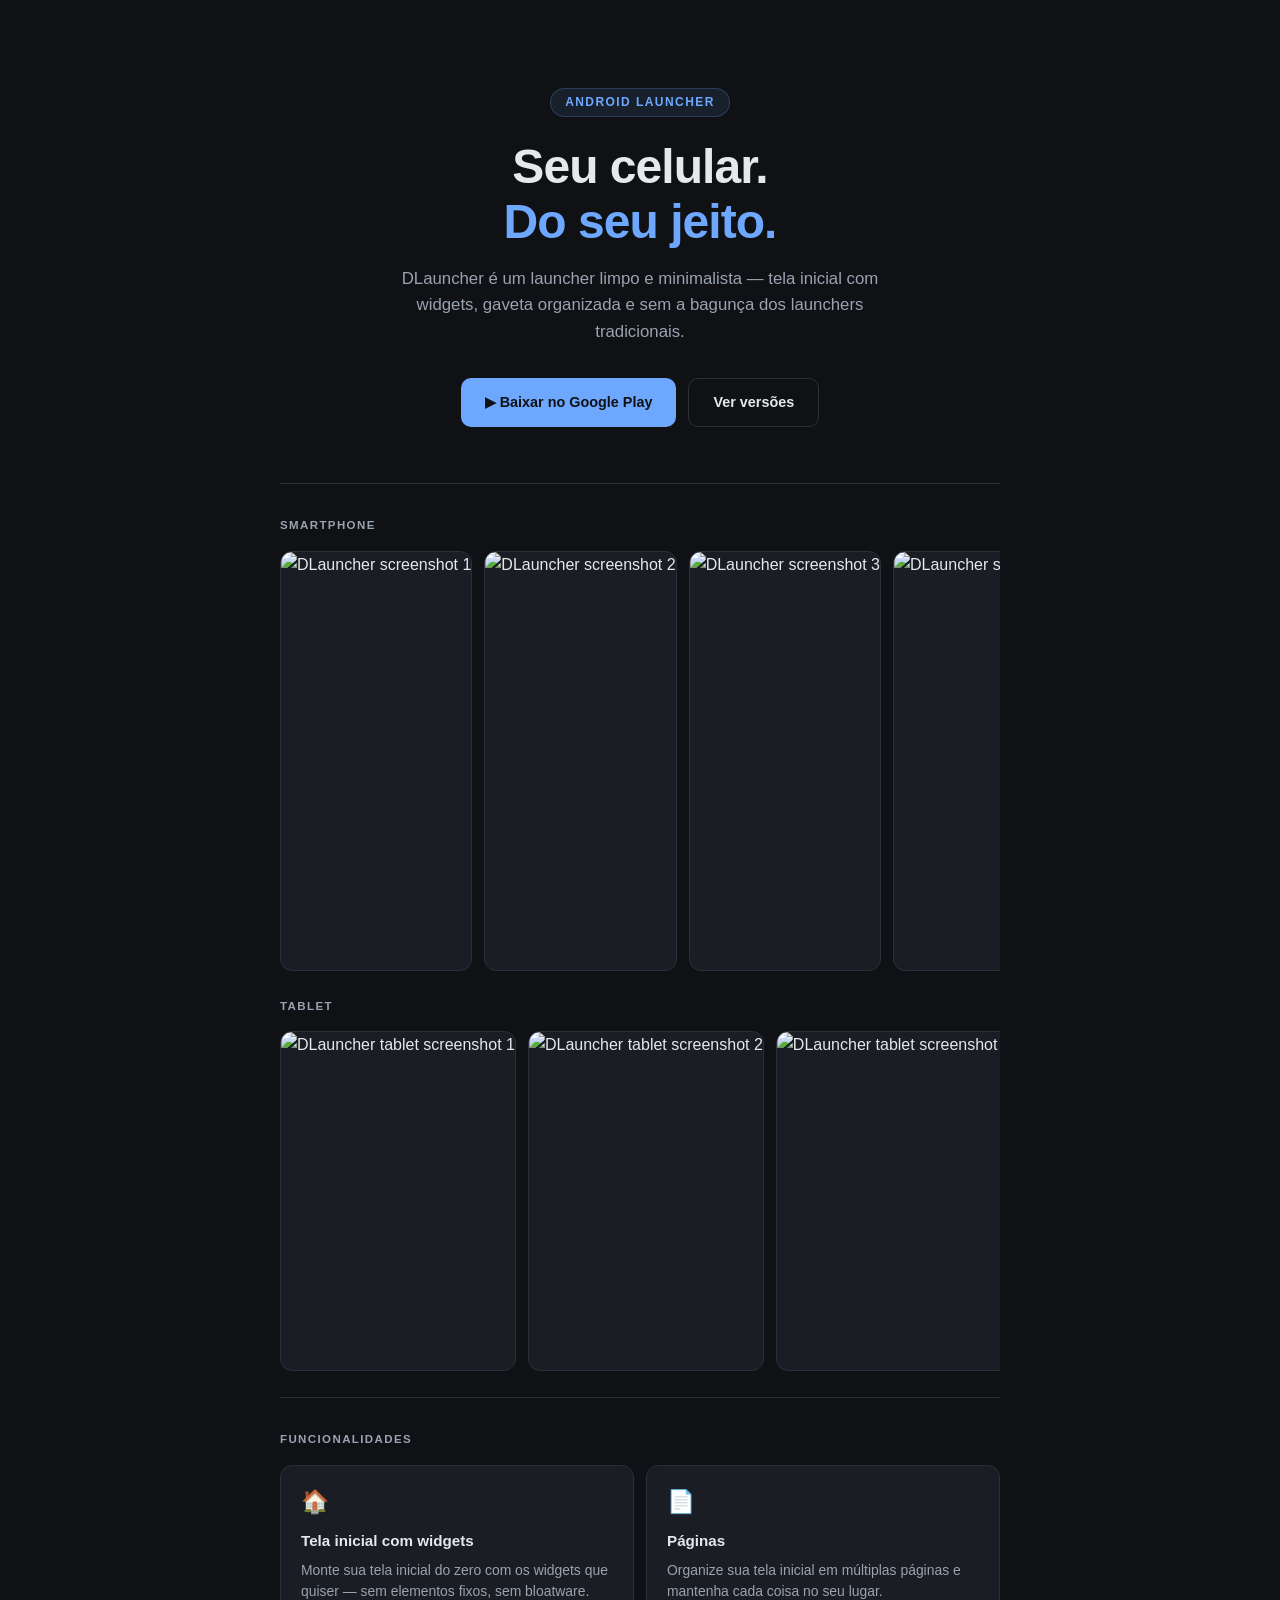
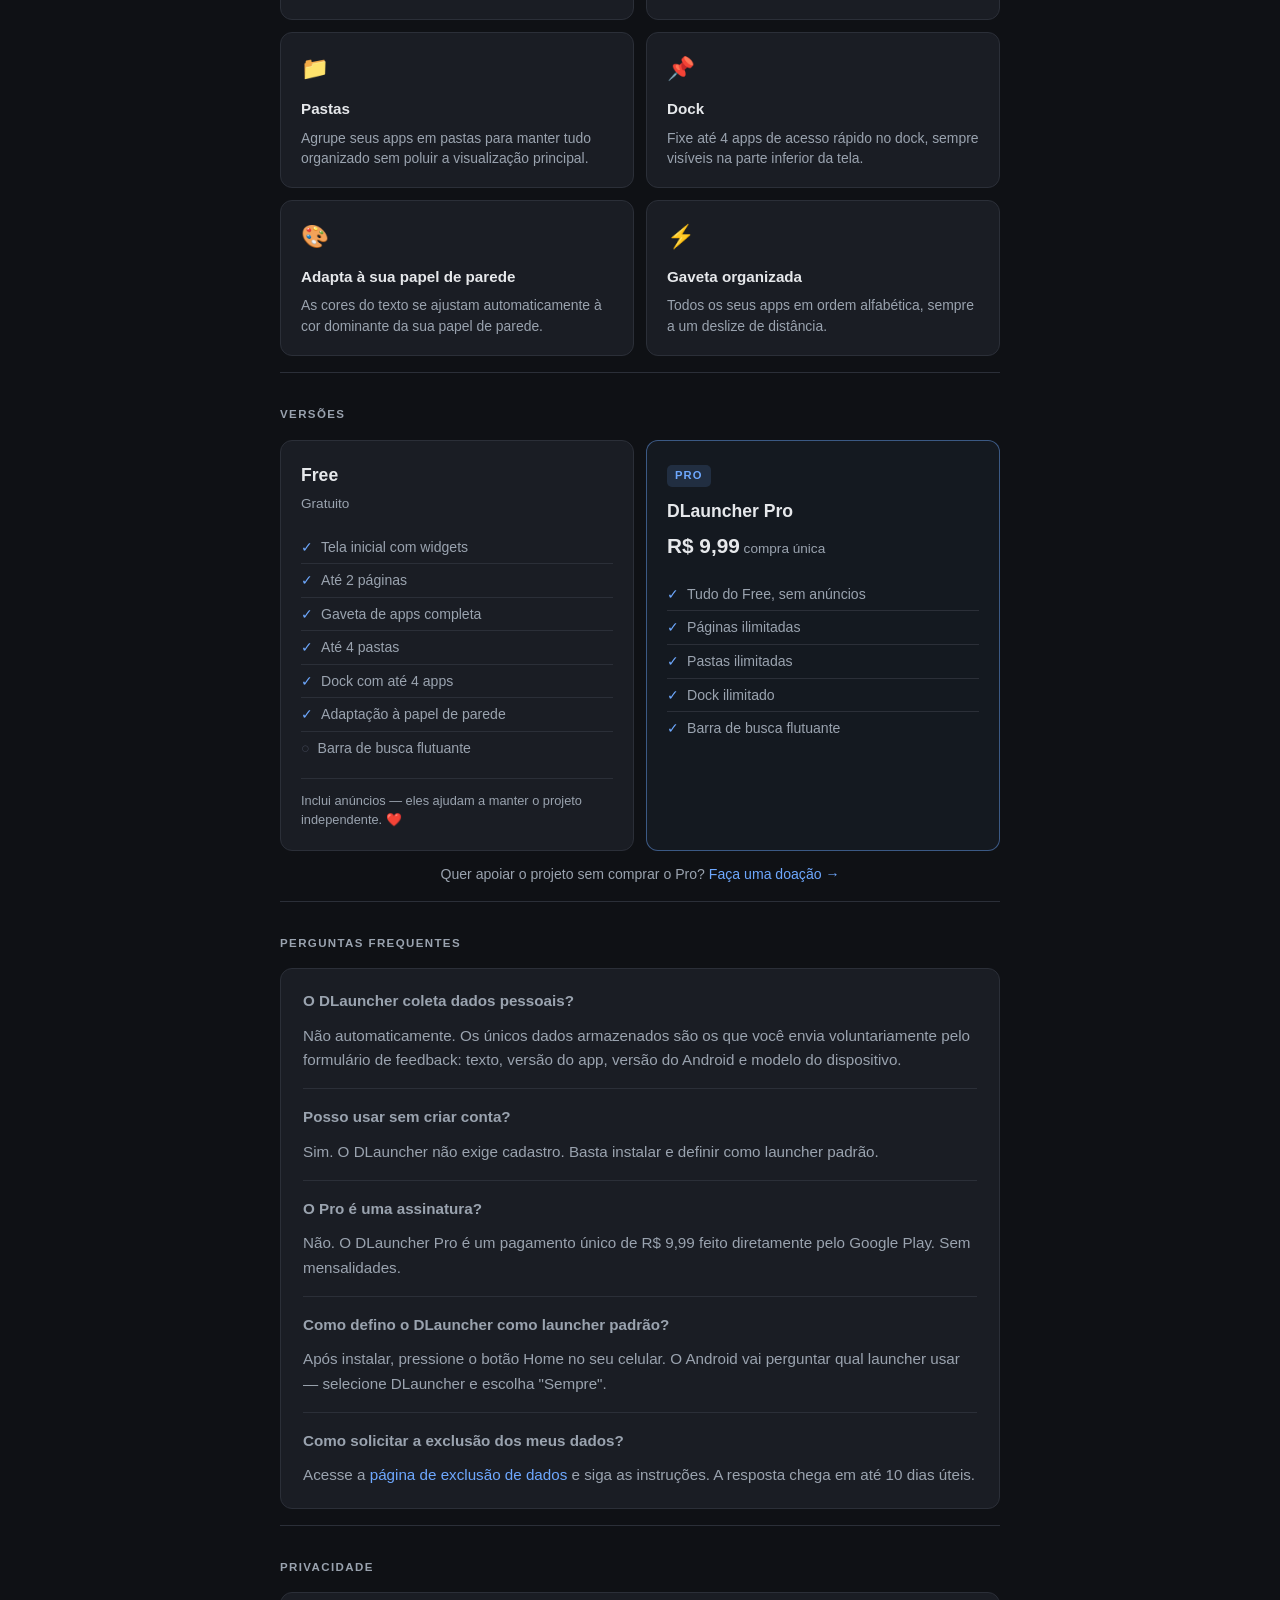
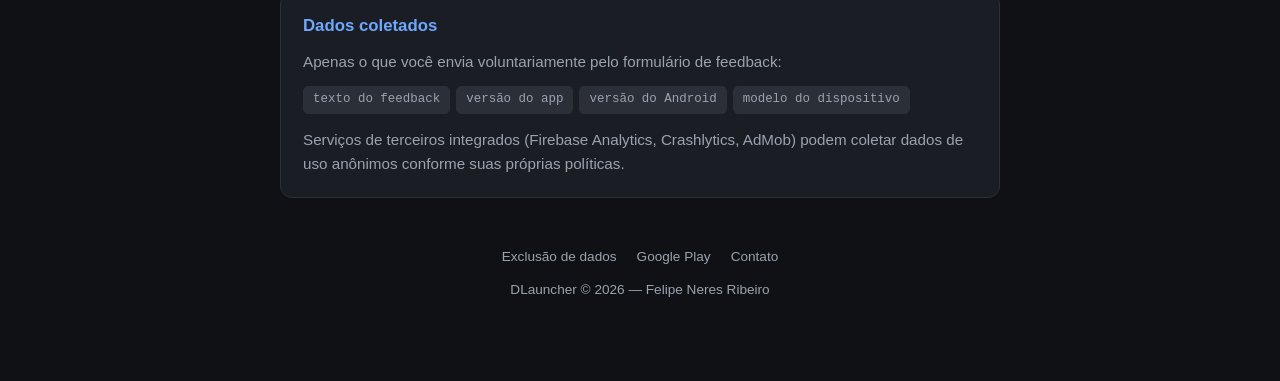
==== dlauncher/index.html @ 43b080d2 "Criar index.html" ====
<!DOCTYPE html>
<html lang="pt-BR">
<head>
<meta charset="UTF-8">
<meta name="viewport" content="width=device-width, initial-scale=1.0">
<title>DLauncher — Launcher Minimalista para Android</title>
<style>
  :root {
    --bg: #0f1115;
    --card: #1a1d24;
    --text: #e6e8eb;
    --muted: #9aa3af;
    --accent: #6ea8fe;
    --border: #2b2f38;
  }
  * { box-sizing: border-box; margin: 0; padding: 0; }
  body {
    font-family: -apple-system, BlinkMacSystemFont, "Segoe UI", Roboto, Helvetica, Arial, sans-serif;
    background: var(--bg);
    color: var(--text);
    line-height: 1.6;
  }
  .wrapper {
    max-width: 760px;
    margin: 0 auto;
    padding: 32px 20px 80px;
  }

  /* ── Hero ── */
  .hero {
    text-align: center;
    padding: 56px 0 48px;
  }
  .hero-eyebrow {
    display: inline-block;
    font-size: 0.75rem;
    font-weight: 600;
    letter-spacing: 0.12em;
    text-transform: uppercase;
    color: var(--accent);
    background: rgba(110, 168, 254, 0.10);
    border: 1px solid rgba(110, 168, 254, 0.22);
    border-radius: 999px;
    padding: 4px 14px;
    margin-bottom: 22px;
  }
  .hero h1 {
    font-size: clamp(2rem, 6vw, 3rem);
    font-weight: 700;
    letter-spacing: -0.02em;
    line-height: 1.15;
    margin-bottom: 16px;
  }
  .hero h1 span {
    color: var(--accent);
  }
  .hero p {
    color: var(--muted);
    font-size: 1.05rem;
    max-width: 480px;
    margin: 0 auto 32px;
  }
  .cta-row {
    display: flex;
    gap: 12px;
    justify-content: center;
    flex-wrap: wrap;
  }
  .btn-primary {
    display: inline-flex;
    align-items: center;
    gap: 8px;
    background: var(--accent);
    color: #0f1115;
    font-size: 0.9rem;
    font-weight: 700;
    font-family: inherit;
    padding: 12px 24px;
    border-radius: 10px;
    border: none;
    cursor: pointer;
    text-decoration: none;
    transition: opacity 0.15s;
  }
  .btn-primary:hover { opacity: 0.85; text-decoration: none; }
  .btn-secondary {
    display: inline-flex;
    align-items: center;
    gap: 8px;
    background: transparent;
    color: var(--text);
    font-size: 0.9rem;
    font-weight: 600;
    font-family: inherit;
    padding: 12px 24px;
    border-radius: 10px;
    border: 1px solid var(--border);
    cursor: pointer;
    text-decoration: none;
    transition: border-color 0.15s;
  }
  .btn-secondary:hover { border-color: var(--accent); text-decoration: none; }

  /* ── Divider ── */
  .divider {
    border: none;
    border-top: 1px solid var(--border);
    margin: 8px 0 32px;
  }

  /* ── Section title ── */
  .section-title {
    font-size: 0.72rem;
    font-weight: 600;
    letter-spacing: 0.12em;
    text-transform: uppercase;
    color: var(--muted);
    margin-bottom: 16px;
  }

  /* ── Cards ── */
  .card {
    background: var(--card);
    border: 1px solid var(--border);
    border-radius: 12px;
    padding: 20px 22px;
    margin-bottom: 16px;
  }
  .card h2 {
    font-size: 1.05rem;
    margin-bottom: 10px;
    color: var(--accent);
  }
  .card p {
    font-size: 0.95rem;
    color: var(--muted);
    margin-bottom: 10px;
  }
  .card p:last-child { margin-bottom: 0; }
  .card ul {
    font-size: 0.95rem;
    color: var(--muted);
    padding-left: 20px;
    margin: 8px 0 0;
  }
  .card ul li { margin-bottom: 6px; }
  .card ul li:last-child { margin-bottom: 0; }
  .card strong { color: var(--text); }

  /* ── Feature grid ── */
  .feature-grid {
    display: grid;
    grid-template-columns: 1fr 1fr;
    gap: 12px;
    margin-bottom: 16px;
  }
  @media (max-width: 480px) {
    .feature-grid { grid-template-columns: 1fr; }
  }
  .feature-card {
    background: var(--card);
    border: 1px solid var(--border);
    border-radius: 12px;
    padding: 18px 20px;
  }
  .feature-icon {
    font-size: 1.4rem;
    margin-bottom: 10px;
  }
  .feature-card h3 {
    font-size: 0.95rem;
    font-weight: 600;
    margin-bottom: 6px;
    color: var(--text);
  }
  .feature-card p {
    font-size: 0.87rem;
    color: var(--muted);
    line-height: 1.5;
  }

  /* ── Tier carousel ── */
  .tier-carousel-wrapper {
    margin-bottom: 12px;
    overflow: hidden;
  }
  .tier-carousel {
    display: grid;
    grid-template-columns: 1fr 1fr;
    gap: 12px;
  }
  @media (max-width: 560px) {
    .tier-carousel-wrapper {
      overflow-x: auto;
      -webkit-overflow-scrolling: touch;
      scroll-snap-type: x mandatory;
      padding-bottom: 8px;
    }
    .tier-carousel {
      display: flex;
      gap: 12px;
      width: max-content;
    }
    .tier-carousel .plan-card {
      width: 72vw;
      max-width: 300px;
      flex-shrink: 0;
      scroll-snap-align: start;
    }
  }
  .plan-card {
    background: var(--card);
    border: 1px solid var(--border);
    border-radius: 12px;
    padding: 20px;
  }
  .plan-card.featured {
    border-color: rgba(110, 168, 254, 0.45);
    background: rgba(110, 168, 254, 0.05);
  }
  .plan-badge {
    display: inline-block;
    font-size: 0.7rem;
    font-weight: 700;
    letter-spacing: 0.1em;
    text-transform: uppercase;
    background: rgba(110, 168, 254, 0.15);
    color: var(--accent);
    border-radius: 5px;
    padding: 2px 8px;
    margin-bottom: 10px;
  }
  .plan-card h3 {
    font-size: 1.1rem;
    font-weight: 700;
    margin-bottom: 4px;
  }
  .plan-price {
    font-size: 0.85rem;
    color: var(--muted);
    margin-bottom: 16px;
  }
  .plan-price strong {
    font-size: 1.3rem;
    color: var(--text);
    font-weight: 700;
  }
  .plan-features {
    list-style: none;
    padding: 0;
    margin: 0;
    font-size: 0.88rem;
  }
  .plan-features li {
    display: flex;
    align-items: flex-start;
    gap: 8px;
    padding: 5px 0;
    color: var(--muted);
    border-bottom: 1px solid var(--border);
  }
  .plan-features li:last-child { border-bottom: none; }
  .plan-features li .check { color: var(--accent); flex-shrink: 0; }
  .plan-features li .lock { color: #3d4250; flex-shrink: 0; }
  .ads-note {
    font-size: 0.8rem;
    color: var(--muted);
    margin-top: 14px;
    padding-top: 12px;
    border-top: 1px solid var(--border);
    line-height: 1.5;
  }
  .donation-note {
    font-size: 0.88rem;
    color: var(--muted);
    text-align: center;
    margin-bottom: 16px;
  }

  /* ── FAQ ── */
  .faq-item {
    border-bottom: 1px solid var(--border);
    padding: 16px 0;
  }
  .faq-item:first-child { padding-top: 0; }
  .faq-item:last-child { border-bottom: none; padding-bottom: 0; }
  .faq-q {
    font-size: 0.95rem;
    font-weight: 600;
    color: var(--text);
    margin-bottom: 6px;
  }
  .faq-a {
    font-size: 0.9rem;
    color: var(--muted);
    line-height: 1.6;
  }

  /* ── Tag row ── */
  .tag-row {
    display: flex;
    flex-wrap: wrap;
    gap: 6px;
    margin-top: 12px;
  }
  .tag {
    font-size: 0.78rem;
    background: #2b2f38;
    border: 1px solid var(--border);
    border-radius: 5px;
    padding: 3px 9px;
    color: var(--muted);
    font-family: ui-monospace, "Cascadia Code", "Source Code Pro", monospace;
  }

  /* ── Screenshots ── */
  .screenshot-scroll {
    display: flex;
    gap: 12px;
    overflow-x: auto;
    -webkit-overflow-scrolling: touch;
    scroll-snap-type: x mandatory;
    padding-bottom: 10px;
    margin-bottom: 16px;
  }
  .screenshot-scroll::-webkit-scrollbar { height: 4px; }
  .screenshot-scroll::-webkit-scrollbar-track { background: var(--border); border-radius: 2px; }
  .screenshot-scroll::-webkit-scrollbar-thumb { background: #3d4250; border-radius: 2px; }
  .screenshot-scroll img {
    border-radius: 12px;
    border: 1px solid var(--border);
    flex-shrink: 0;
    scroll-snap-align: start;
    display: block;
    background: var(--card);
  }
  .screenshot-scroll.smartphone img {
    height: 420px;
    width: auto; /* 1200:2670 ≈ 0.449 → ~189px */
  }
  .screenshot-scroll.tablet img {
    height: 340px;
    width: auto; /* 1200:2000 = 0.6 → ~204px */
  }
  @media (max-width: 560px) {
    .screenshot-scroll.smartphone img { height: 340px; }
    .screenshot-scroll.tablet img { height: 260px; }
  }

  a { color: var(--accent); text-decoration: none; }
  a:hover { text-decoration: underline; }

  footer {
    text-align: center;
    margin-top: 48px;
    color: var(--muted);
    font-size: 0.85rem;
  }
  footer a { color: var(--muted); }
  footer a:hover { color: var(--accent); text-decoration: none; }
  .footer-links {
    display: flex;
    gap: 20px;
    justify-content: center;
    flex-wrap: wrap;
    margin-bottom: 12px;
  }
</style>
</head>
<body>
<div class="wrapper">

  <!-- Hero -->
  <section class="hero">
    <span class="hero-eyebrow">Android Launcher</span>
    <h1>Seu celular.<br><span>Do seu jeito.</span></h1>
    <p>DLauncher é um launcher limpo e minimalista — tela inicial com widgets, gaveta organizada e sem a bagunça dos launchers tradicionais.</p>
    <div class="cta-row">
      <a href="https://play.google.com/store/apps/details?id=br.com.felipeneresdev.dlauncher" class="btn-primary" target="_blank">
        ▶ Baixar no Google Play
      </a>
      <a href="#planos" class="btn-secondary">
        Ver versões
      </a>
    </div>
  </section>

  <hr class="divider">

  <!-- Screenshots — Smartphone -->
  <p class="section-title">Smartphone</p>
  <div class="screenshot-scroll smartphone">
    <img src="https://neresfelip2.github.io/dlauncher/screenshots/smartphone_1.png" alt="DLauncher screenshot 1" loading="lazy">
    <img src="https://neresfelip2.github.io/dlauncher/screenshots/smartphone_2.png" alt="DLauncher screenshot 2" loading="lazy">
    <img src="https://neresfelip2.github.io/dlauncher/screenshots/smartphone_3.png" alt="DLauncher screenshot 3" loading="lazy">
    <img src="https://neresfelip2.github.io/dlauncher/screenshots/smartphone_4.png" alt="DLauncher screenshot 4" loading="lazy">
    <img src="https://neresfelip2.github.io/dlauncher/screenshots/smartphone_5.png" alt="DLauncher screenshot 5" loading="lazy">
  </div>

  <!-- Screenshots — Tablet -->
  <p class="section-title">Tablet</p>
  <div class="screenshot-scroll tablet">
    <img src="https://neresfelip2.github.io/dlauncher/screenshots/tablet_1.png" alt="DLauncher tablet screenshot 1" loading="lazy">
    <img src="https://neresfelip2.github.io/dlauncher/screenshots/tablet_2.png" alt="DLauncher tablet screenshot 2" loading="lazy">
    <img src="https://neresfelip2.github.io/dlauncher/screenshots/tablet_3.png" alt="DLauncher tablet screenshot 3" loading="lazy">
    <img src="https://neresfelip2.github.io/dlauncher/screenshots/tablet_4.png" alt="DLauncher tablet screenshot 4" loading="lazy">
    <img src="https://neresfelip2.github.io/dlauncher/screenshots/tablet_5.png" alt="DLauncher tablet screenshot 5" loading="lazy">
  </div>

  <hr class="divider">

  <!-- Funcionalidades -->
  <p class="section-title">Funcionalidades</p>
  <div class="feature-grid">
    <div class="feature-card">
      <div class="feature-icon">🏠</div>
      <h3>Tela inicial com widgets</h3>
      <p>Monte sua tela inicial do zero com os widgets que quiser — sem elementos fixos, sem bloatware.</p>
    </div>
    <div class="feature-card">
      <div class="feature-icon">📄</div>
      <h3>Páginas</h3>
      <p>Organize sua tela inicial em múltiplas páginas e mantenha cada coisa no seu lugar.</p>
    </div>
    <div class="feature-card">
      <div class="feature-icon">📁</div>
      <h3>Pastas</h3>
      <p>Agrupe seus apps em pastas para manter tudo organizado sem poluir a visualização principal.</p>
    </div>
    <div class="feature-card">
      <div class="feature-icon">📌</div>
      <h3>Dock</h3>
      <p>Fixe até 4 apps de acesso rápido no dock, sempre visíveis na parte inferior da tela.</p>
    </div>
    <div class="feature-card">
      <div class="feature-icon">🎨</div>
      <h3>Adapta à sua papel de parede</h3>
      <p>As cores do texto se ajustam automaticamente à cor dominante da sua papel de parede.</p>
    </div>
    <div class="feature-card">
      <div class="feature-icon">⚡</div>
      <h3>Gaveta organizada</h3>
      <p>Todos os seus apps em ordem alfabética, sempre a um deslize de distância.</p>
    </div>
  </div>

  <hr class="divider">

  <!-- Planos -->
  <p class="section-title" id="planos">Versões</p>
  <div class="tier-carousel-wrapper">
    <div class="tier-carousel">

      <div class="plan-card">
        <h3>Free</h3>
        <p class="plan-price">Gratuito</p>
        <ul class="plan-features">
          <li><span class="check">✓</span> Tela inicial com widgets</li>
          <li><span class="check">✓</span> Até 2 páginas</li>
          <li><span class="check">✓</span> Gaveta de apps completa</li>
          <li><span class="check">✓</span> Até 4 pastas</li>
          <li><span class="check">✓</span> Dock com até 4 apps</li>
          <li><span class="check">✓</span> Adaptação à papel de parede</li>
          <li><span class="lock">○</span> Barra de busca flutuante</li>
        </ul>
        <p class="ads-note">Inclui anúncios — eles ajudam a manter o projeto independente. ❤️</p>
      </div>

      <div class="plan-card featured">
        <span class="plan-badge">Pro</span>
        <h3>DLauncher Pro</h3>
        <p class="plan-price"><strong>R$ 9,99</strong> compra única</p>
        <ul class="plan-features">
          <li><span class="check">✓</span> Tudo do Free, sem anúncios</li>
          <li><span class="check">✓</span> Páginas ilimitadas</li>
          <li><span class="check">✓</span> Pastas ilimitadas</li>
          <li><span class="check">✓</span> Dock ilimitado</li>
          <li><span class="check">✓</span> Barra de busca flutuante</li>
        </ul>
      </div>

    </div>
  </div>

  <p class="donation-note">Quer apoiar o projeto sem comprar o Pro? <a href="https://link.mercadopago.com.br/dlauncher" target="_blank">Faça uma doação →</a></p>


  <hr class="divider">

  <!-- FAQ -->
  <p class="section-title">Perguntas frequentes</p>
  <div class="card">
    <div class="faq-item">
      <p class="faq-q">O DLauncher coleta dados pessoais?</p>
      <p class="faq-a">Não automaticamente. Os únicos dados armazenados são os que você envia voluntariamente pelo formulário de feedback: texto, versão do app, versão do Android e modelo do dispositivo.</p>
    </div>
    <div class="faq-item">
      <p class="faq-q">Posso usar sem criar conta?</p>
      <p class="faq-a">Sim. O DLauncher não exige cadastro. Basta instalar e definir como launcher padrão.</p>
    </div>
    <div class="faq-item">
      <p class="faq-q">O Pro é uma assinatura?</p>
      <p class="faq-a">Não. O DLauncher Pro é um pagamento único de R$ 9,99 feito diretamente pelo Google Play. Sem mensalidades.</p>
    </div>
    <div class="faq-item">
      <p class="faq-q">Como defino o DLauncher como launcher padrão?</p>
      <p class="faq-a">Após instalar, pressione o botão Home no seu celular. O Android vai perguntar qual launcher usar — selecione DLauncher e escolha "Sempre".</p>
    </div>
    <div class="faq-item">
      <p class="faq-q">Como solicitar a exclusão dos meus dados?</p>
      <p class="faq-a">Acesse a <a href="exclusao-de-dados.html">página de exclusão de dados</a> e siga as instruções. A resposta chega em até 10 dias úteis.</p>
    </div>
  </div>

  <hr class="divider">

  <!-- Privacidade resumida -->
  <p class="section-title">Privacidade</p>
  <div class="card">
    <h2>Dados coletados</h2>
    <p>Apenas o que você envia voluntariamente pelo formulário de feedback:</p>
    <div class="tag-row">
      <span class="tag">texto do feedback</span>
      <span class="tag">versão do app</span>
      <span class="tag">versão do Android</span>
      <span class="tag">modelo do dispositivo</span>
    </div>
    <p style="margin-top: 14px;">Serviços de terceiros integrados (Firebase Analytics, Crashlytics, AdMob) podem coletar dados de uso anônimos conforme suas próprias políticas.</p>
  </div>

  <footer>
    <div class="footer-links">
      <a href="exclusao-de-dados.html">Exclusão de dados</a>
      <a href="https://play.google.com/store/apps/details?id=br.com.felipeneresdev.dlauncher" target="_blank">Google Play</a>
      <a href="mailto:neresfelip@gmail.com">Contato</a>
    </div>
    DLauncher © 2026 — Felipe Neres Ribeiro
  </footer>

</div>
</body>
</html>
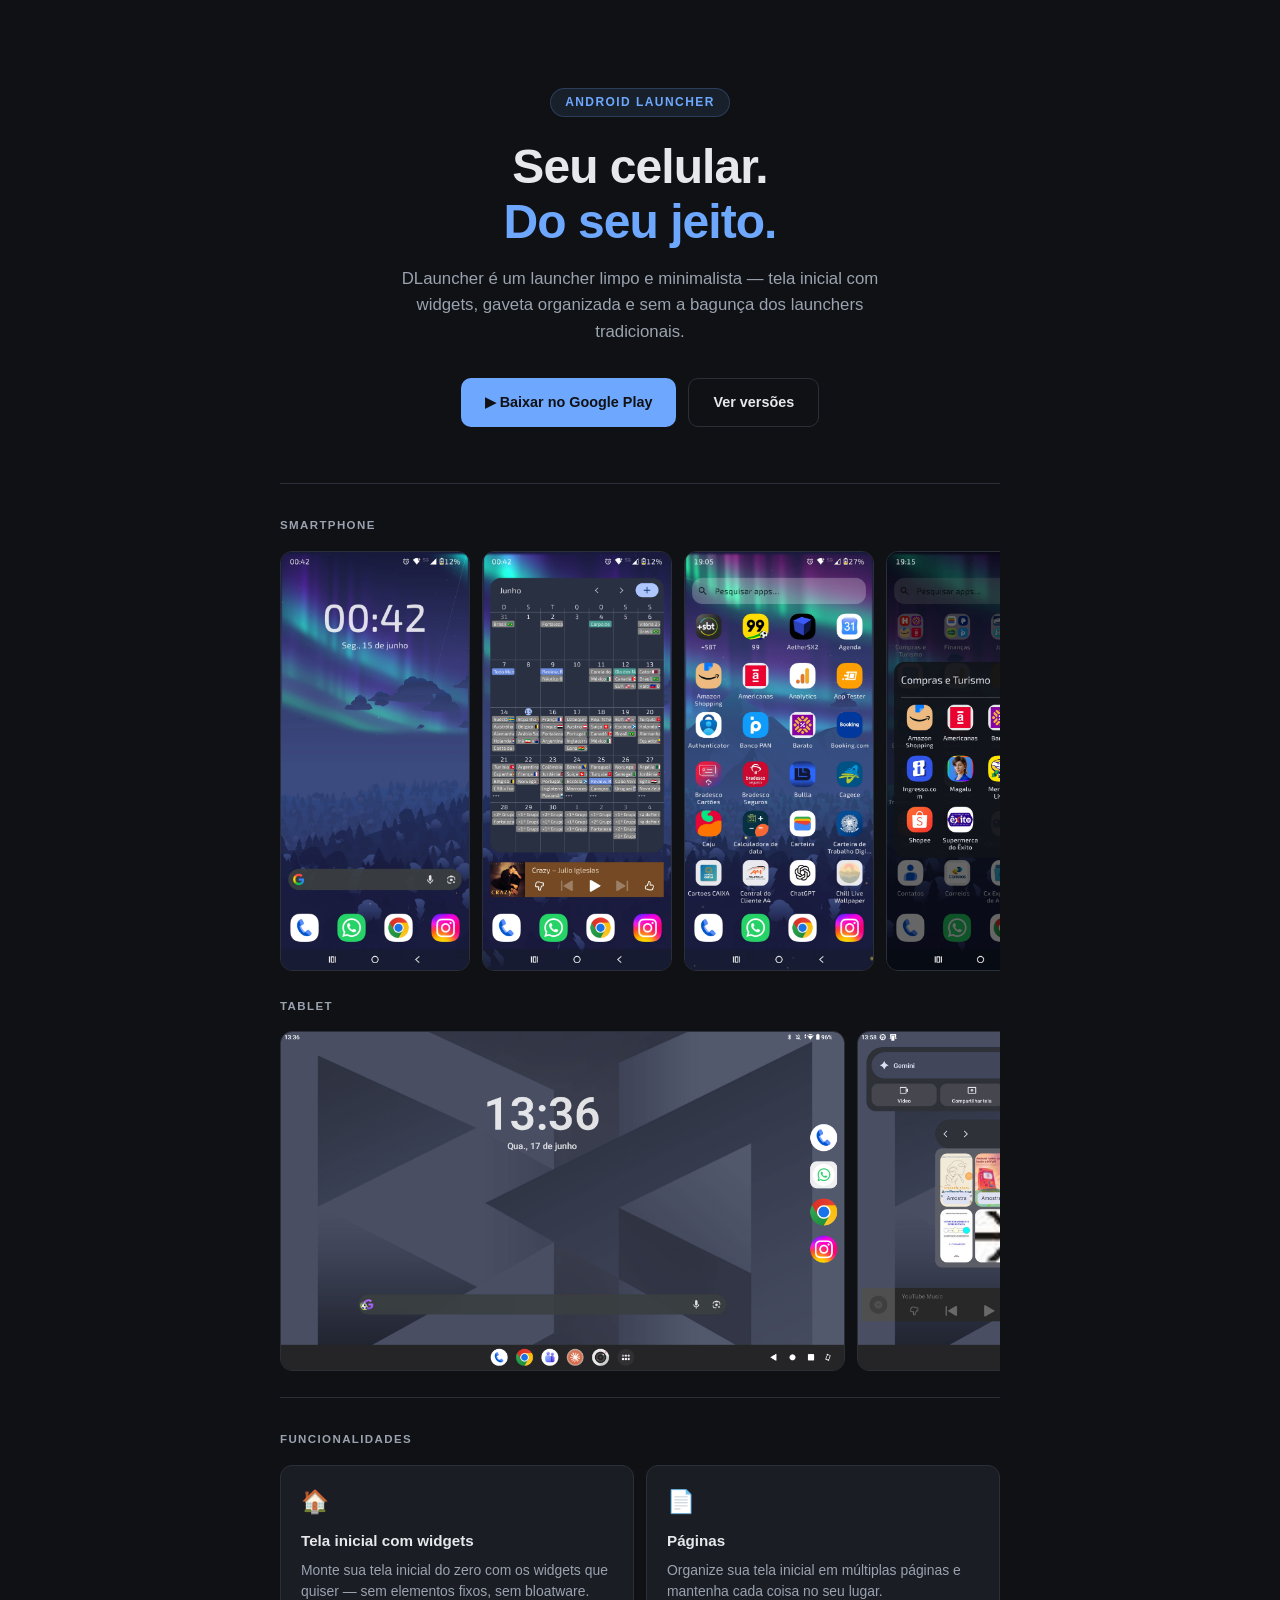
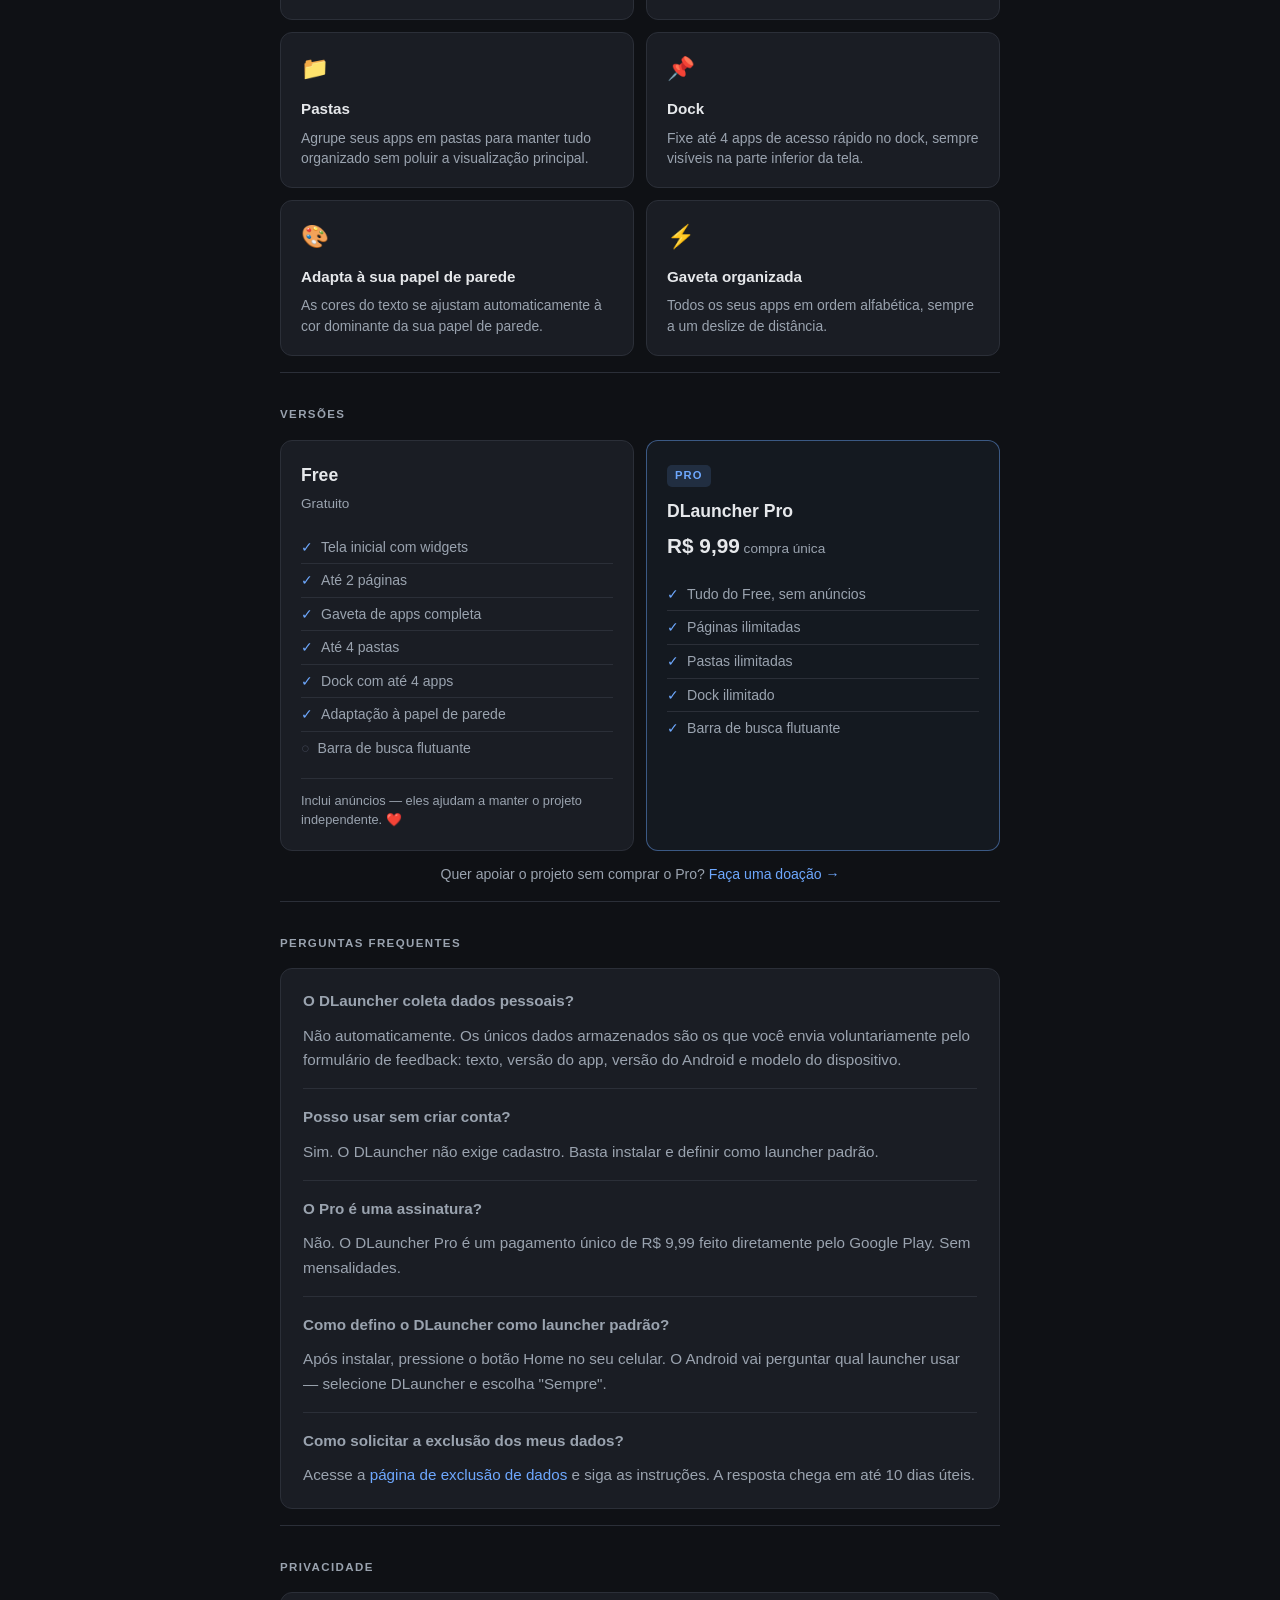
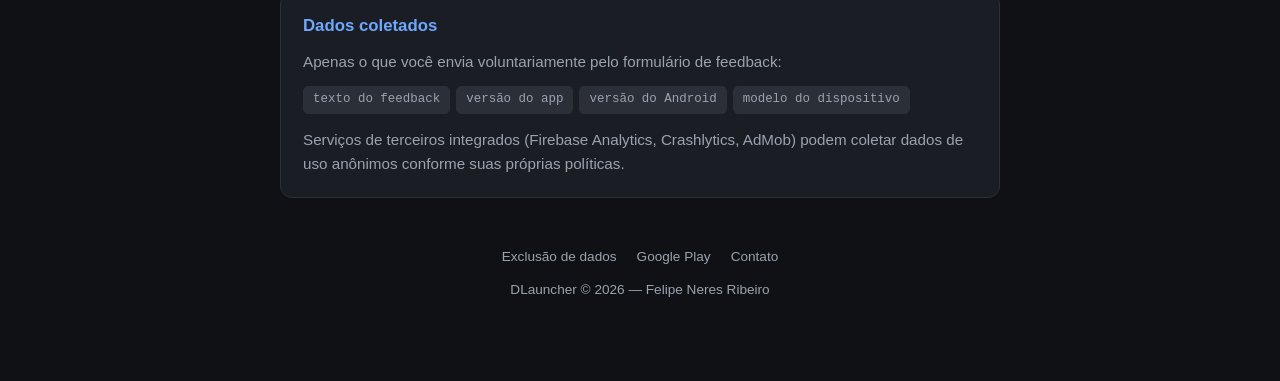
==== commit 4e6e50f9: "Update screenshot image formats from PNG to JPG for improved loading performance" ====
--- a/dlauncher/index.html
+++ b/dlauncher/index.html
@@ -390,21 +390,21 @@
   <!-- Screenshots — Smartphone -->
   <p class="section-title">Smartphone</p>
   <div class="screenshot-scroll smartphone">
-    <img src="https://neresfelip2.github.io/dlauncher/screenshots/smartphone_1.png" alt="DLauncher screenshot 1" loading="lazy">
-    <img src="https://neresfelip2.github.io/dlauncher/screenshots/smartphone_2.png" alt="DLauncher screenshot 2" loading="lazy">
-    <img src="https://neresfelip2.github.io/dlauncher/screenshots/smartphone_3.png" alt="DLauncher screenshot 3" loading="lazy">
-    <img src="https://neresfelip2.github.io/dlauncher/screenshots/smartphone_4.png" alt="DLauncher screenshot 4" loading="lazy">
-    <img src="https://neresfelip2.github.io/dlauncher/screenshots/smartphone_5.png" alt="DLauncher screenshot 5" loading="lazy">
+    <img src="https://neresfelip2.github.io/dlauncher/screenshots/smartphone_1.jpg" alt="DLauncher screenshot 1" loading="lazy">
+    <img src="https://neresfelip2.github.io/dlauncher/screenshots/smartphone_2.jpg" alt="DLauncher screenshot 2" loading="lazy">
+    <img src="https://neresfelip2.github.io/dlauncher/screenshots/smartphone_3.jpg" alt="DLauncher screenshot 3" loading="lazy">
+    <img src="https://neresfelip2.github.io/dlauncher/screenshots/smartphone_4.jpg" alt="DLauncher screenshot 4" loading="lazy">
+    <img src="https://neresfelip2.github.io/dlauncher/screenshots/smartphone_5.jpg" alt="DLauncher screenshot 5" loading="lazy">
   </div>
 
   <!-- Screenshots — Tablet -->
   <p class="section-title">Tablet</p>
   <div class="screenshot-scroll tablet">
-    <img src="https://neresfelip2.github.io/dlauncher/screenshots/tablet_1.png" alt="DLauncher tablet screenshot 1" loading="lazy">
-    <img src="https://neresfelip2.github.io/dlauncher/screenshots/tablet_2.png" alt="DLauncher tablet screenshot 2" loading="lazy">
-    <img src="https://neresfelip2.github.io/dlauncher/screenshots/tablet_3.png" alt="DLauncher tablet screenshot 3" loading="lazy">
-    <img src="https://neresfelip2.github.io/dlauncher/screenshots/tablet_4.png" alt="DLauncher tablet screenshot 4" loading="lazy">
-    <img src="https://neresfelip2.github.io/dlauncher/screenshots/tablet_5.png" alt="DLauncher tablet screenshot 5" loading="lazy">
+    <img src="https://neresfelip2.github.io/dlauncher/screenshots/tablet_1.jpg" alt="DLauncher tablet screenshot 1" loading="lazy">
+    <img src="https://neresfelip2.github.io/dlauncher/screenshots/tablet_2.jpg" alt="DLauncher tablet screenshot 2" loading="lazy">
+    <img src="https://neresfelip2.github.io/dlauncher/screenshots/tablet_3.jpg" alt="DLauncher tablet screenshot 3" loading="lazy">
+    <img src="https://neresfelip2.github.io/dlauncher/screenshots/tablet_4.jpg" alt="DLauncher tablet screenshot 4" loading="lazy">
+    <img src="https://neresfelip2.github.io/dlauncher/screenshots/tablet_5.jpg" alt="DLauncher tablet screenshot 5" loading="lazy">
   </div>
 
   <hr class="divider">
@@ -508,7 +508,7 @@
     </div>
     <div class="faq-item">
       <p class="faq-q">Como solicitar a exclusão dos meus dados?</p>
-      <p class="faq-a">Acesse a <a href="exclusao-de-dados.html">página de exclusão de dados</a> e siga as instruções. A resposta chega em até 10 dias úteis.</p>
+      <p class="faq-a">Acesse a <a href="privacy-policy/data-deletion.html">página de exclusão de dados</a> e siga as instruções. A resposta chega em até 10 dias úteis.</p>
     </div>
   </div>
 
@@ -530,7 +530,7 @@
 
   <footer>
     <div class="footer-links">
-      <a href="exclusao-de-dados.html">Exclusão de dados</a>
+      <a href="privacy-policy/data-deletion.html">Exclusão de dados</a>
       <a href="https://play.google.com/store/apps/details?id=br.com.felipeneresdev.dlauncher" target="_blank">Google Play</a>
       <a href="mailto:neresfelip@gmail.com">Contato</a>
     </div>
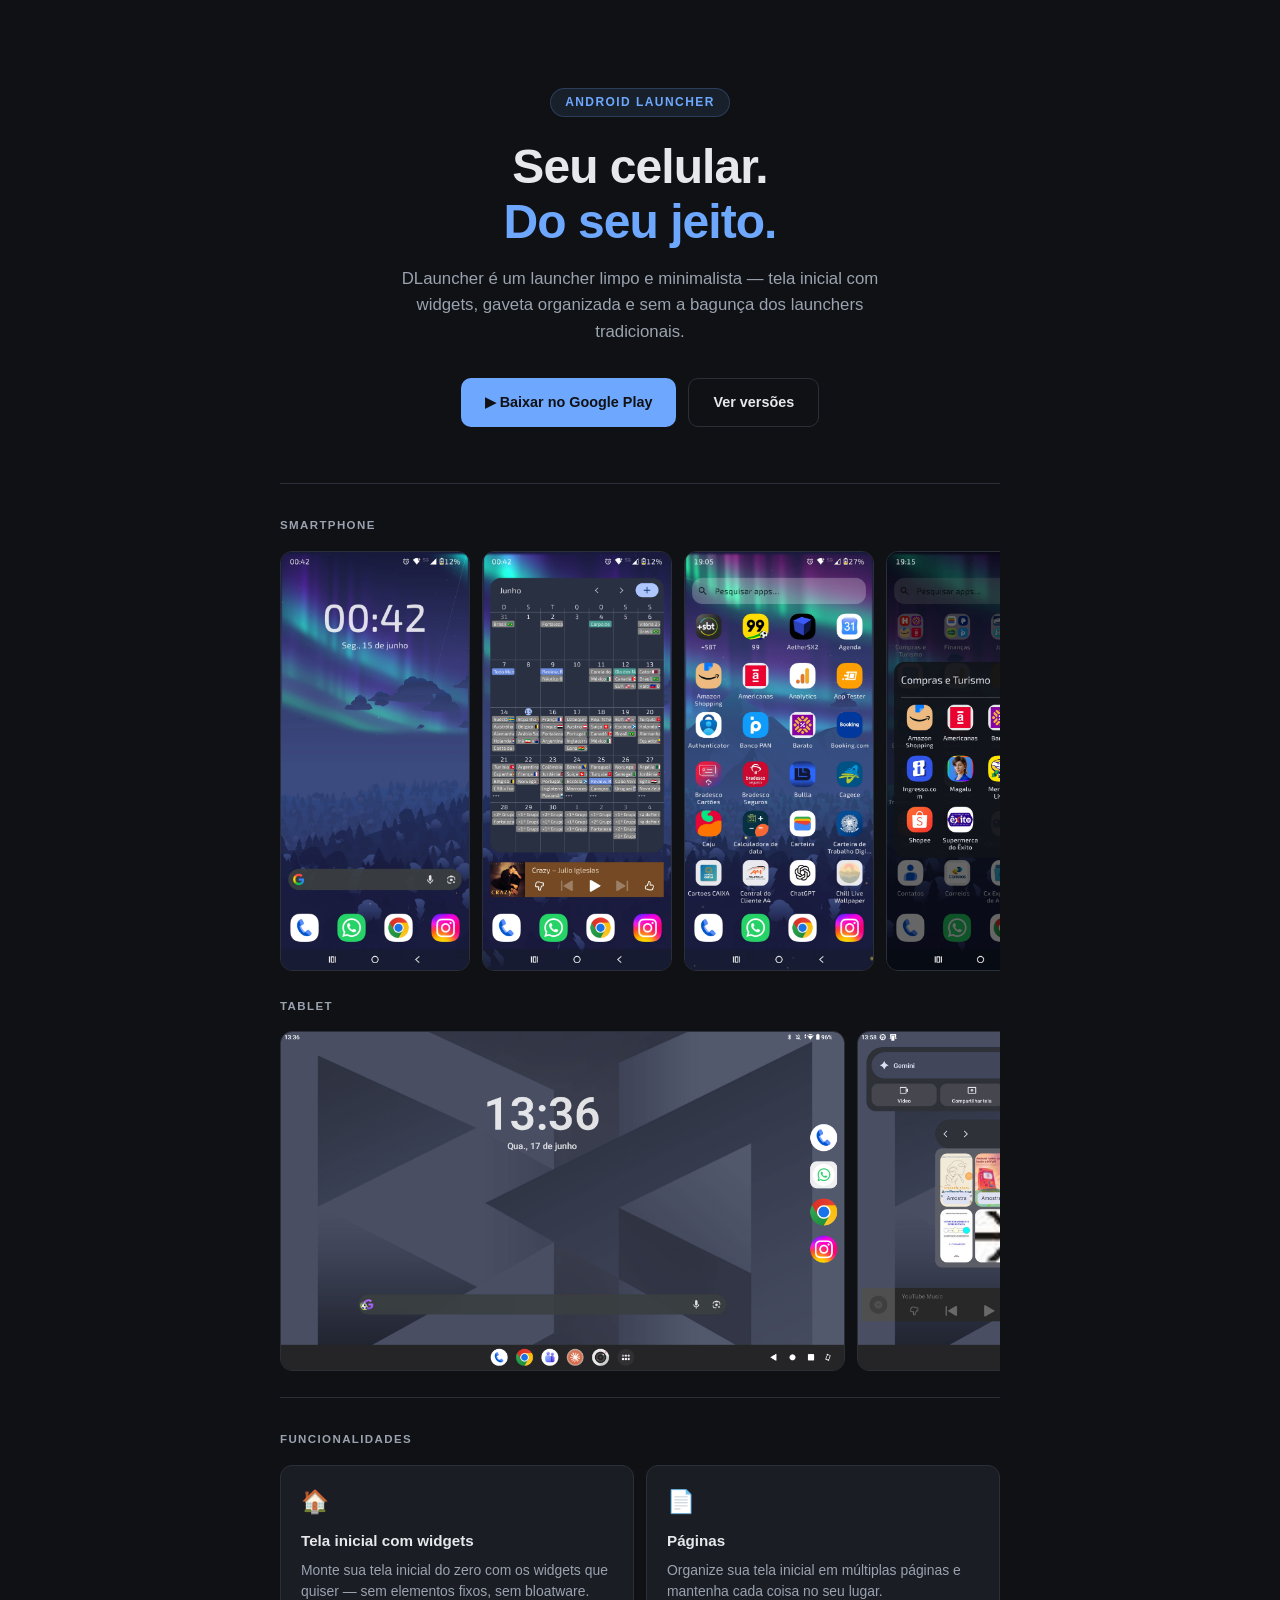
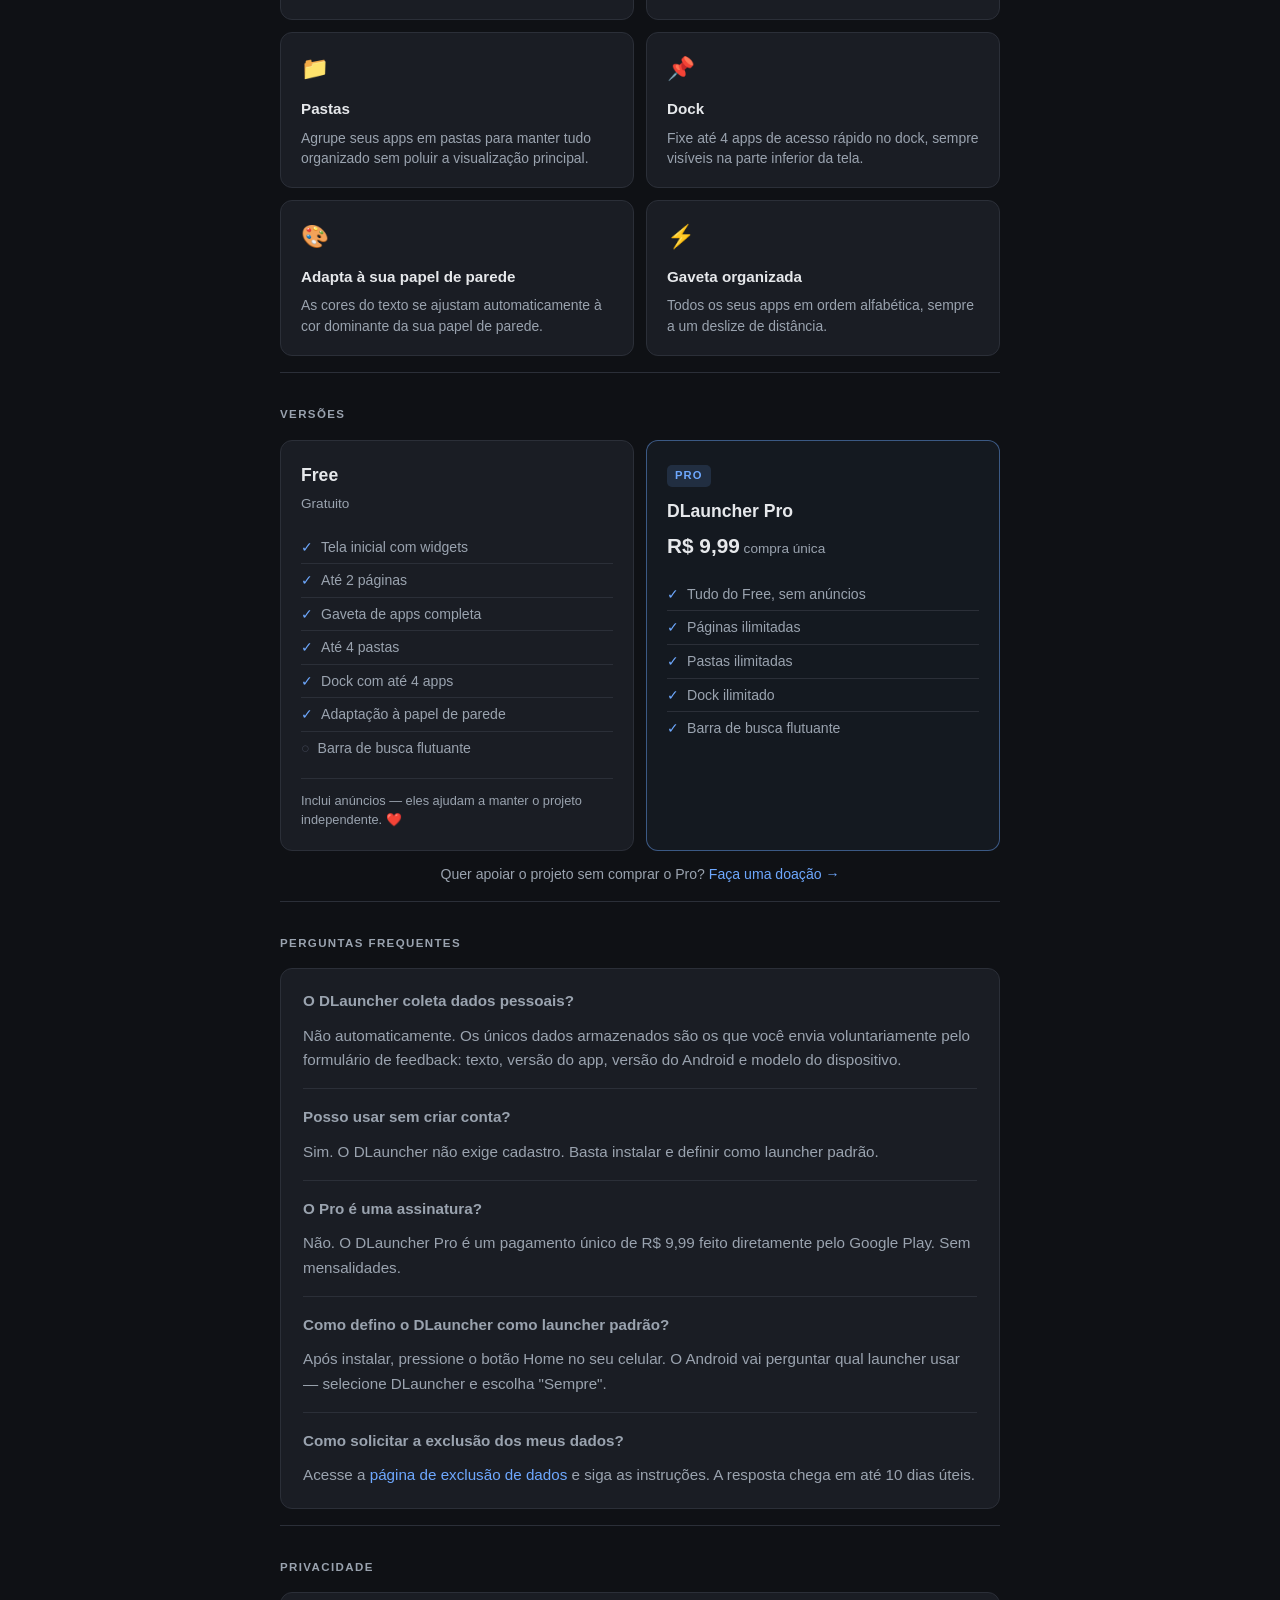
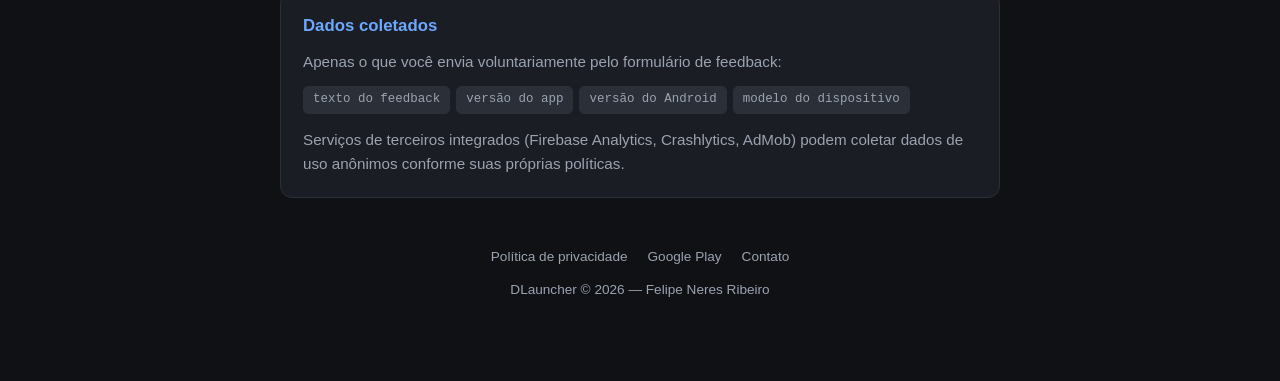
==== commit 9107d20d: "Update footer links to point to the privacy policy and modify data retention information" ====
--- a/dlauncher/index.html
+++ b/dlauncher/index.html
@@ -530,7 +530,7 @@
 
   <footer>
     <div class="footer-links">
-      <a href="privacy-policy/data-deletion.html">Exclusão de dados</a>
+      <a href="privacy-policy/index.html">Política de privacidade</a>
       <a href="https://play.google.com/store/apps/details?id=br.com.felipeneresdev.dlauncher" target="_blank">Google Play</a>
       <a href="mailto:neresfelip@gmail.com">Contato</a>
     </div>
